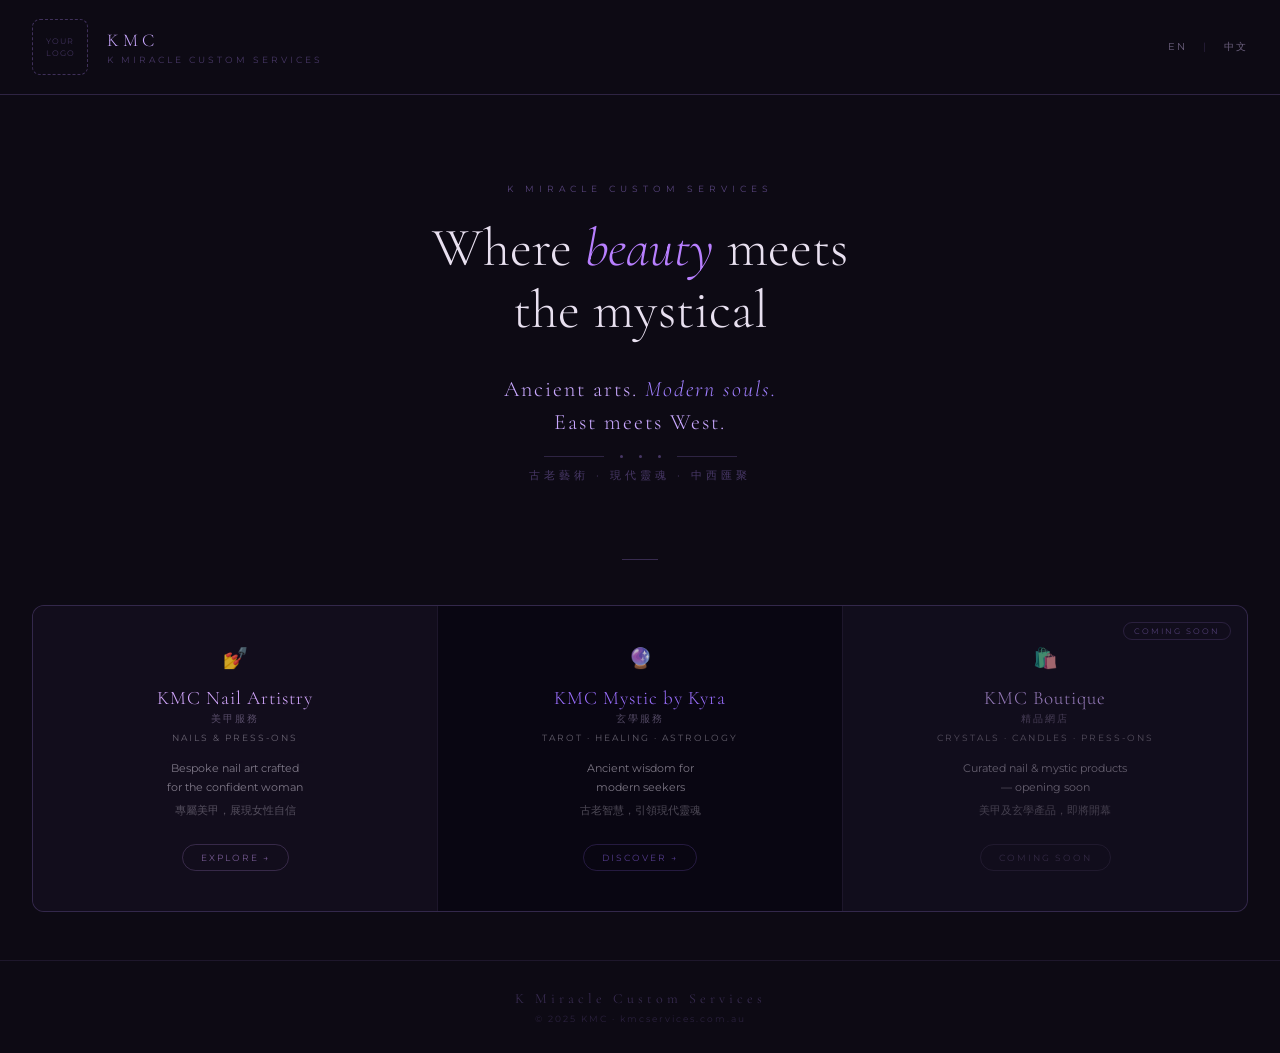
==== index.html @ db02bdb4 "Add files via upload" ====
<!DOCTYPE html>
<html lang="en">
<head>
  <meta charset="UTF-8" />
  <meta name="viewport" content="width=device-width, initial-scale=1.0" />
  <title>K Miracle Custom Services | KMC</title>
  <meta name="description" content="K Miracle Custom Services — KMC Nail Artistry, KMC Mystic by Kyra, KMC Boutique. Ancient arts. Modern souls. East meets West." />
  <link rel="stylesheet" href="css/style.css" />
  <style>
    body { background: #0d0a14; color: #e8e0f0; font-family: var(--font-sans); }

    /* NAV */
    .nav { border-bottom: 0.5px solid rgba(180,140,255,0.2); }
    .nav-left { display: flex; align-items: center; gap: 1.2rem; }
    .nav-logo-ph { width: 56px; height: 56px; border: 0.5px dashed rgba(180,140,255,0.3); }
    .nav-logo-ph span { color: rgba(180,140,255,0.3); }
    .nav-brand-main { font-family: var(--font-serif); font-size: 18px; font-weight: 300; letter-spacing: 4px; color: #c9a8ff; }
    .nav-brand-sub { font-size: 9px; letter-spacing: 3px; color: rgba(180,140,255,0.35); margin-top: 3px; text-transform: uppercase; }
    .nav-links { color: rgba(200,180,230,0.5); }
    .nav-lang { display: flex; gap: 1rem; font-size: 10px; letter-spacing: 2px; color: rgba(200,180,230,0.5); }
    .nav-lang span { cursor: pointer; }
    .nav-lang .sep { color: rgba(180,140,255,0.2); }

    /* HERO */
    .hero { text-align: center; padding: 5.5rem 2rem 2rem; }
    .hero-label { font-size: 9px; letter-spacing: 5px; color: rgba(180,140,255,0.45); text-transform: uppercase; margin-bottom: 1.4rem; }
    .hero-title { font-family: var(--font-serif); font-size: 54px; font-weight: 300; line-height: 1.15; color: #e8e0f0; margin-bottom: 0.4rem; }
    .hero-title em { color: #b87fff; font-style: italic; }

    .tagline-wrap { margin: 2rem auto 0; max-width: 500px; }
    .tagline-main { font-family: var(--font-serif); font-size: 22px; font-weight: 300; color: #c9a8ff; letter-spacing: 2px; line-height: 1.5; }
    .tagline-main em { font-style: italic; color: #a07fff; }
    .tagline-dots { display: flex; align-items: center; justify-content: center; gap: 1rem; margin: 1rem 0 0.6rem; }
    .tagline-dot { width: 3px; height: 3px; border-radius: 50%; background: rgba(180,140,255,0.35); }
    .tagline-line { flex: 1; max-width: 60px; height: 0.5px; background: rgba(180,140,255,0.2); }
    .tagline-zh { font-size: 11px; letter-spacing: 4px; color: rgba(180,140,255,0.35); }

    .divider { background: rgba(180,140,255,0.25); }

    /* CARDS */
    .cards { display: grid; grid-template-columns: repeat(3, minmax(0,1fr)); gap: 1px; background: rgba(180,140,255,0.1); margin: 0 2rem 3rem; border: 0.5px solid rgba(180,140,255,0.15); border-radius: var(--radius-md); overflow: hidden; }
    .card { padding: 2.5rem 1.5rem; text-align: center; position: relative; transition: background 0.3s; }
    .card-icon { font-size: 20px; margin-bottom: 1rem; opacity: 0.8; }
    .card-name { font-family: var(--font-serif); font-size: 19px; font-weight: 300; margin-bottom: 0.2rem; letter-spacing: 1px; }
    .card-name-zh { font-size: 10px; letter-spacing: 2px; color: rgba(200,180,230,0.38); margin-bottom: 0.4rem; }
    .card-sub { font-size: 9px; letter-spacing: 2px; text-transform: uppercase; margin-bottom: 1rem; opacity: 0.4; }
    .card-desc-en { font-size: 11px; line-height: 1.7; margin-bottom: 0.3rem; opacity: 0.5; }
    .card-desc-zh { font-size: 11px; line-height: 1.7; margin-bottom: 1.5rem; opacity: 0.3; }
    .card-btn { display: inline-block; font-size: 9px; letter-spacing: 2px; border: 0.5px solid; padding: 7px 18px; border-radius: var(--radius-pill); text-transform: uppercase; opacity: 0.65; }

    .card.nail { background: #120d1c; }
    .card.nail:hover { background: #160f24; }
    .card.nail .card-name { color: #d4a8ff; }
    .card.nail .card-btn { color: rgba(210,160,255,0.8); border-color: rgba(210,160,255,0.3); }

    .card.mystic { background: #090612; }
    .card.mystic:hover { background: #0d0a18; }
    .card.mystic .card-name { color: #9b6fff; }
    .card.mystic .card-btn { color: rgba(155,110,255,0.8); border-color: rgba(155,110,255,0.3); }

    .card.boutique { background: #0e0b18; opacity: 0.75; cursor: default; }
    .card.boutique .card-name { color: #bc9be8; }
    .card.boutique .card-btn { color: rgba(188,155,232,0.4); border-color: rgba(188,155,232,0.18); cursor: default; }

    .soon-badge { position: absolute; top: 1rem; right: 1rem; font-size: 8px; letter-spacing: 2px; color: rgba(180,140,255,0.5); border: 0.5px solid rgba(180,140,255,0.2); padding: 3px 10px; border-radius: 10px; text-transform: uppercase; }

    /* FOOTER */
    .site-footer { border-top: 0.5px solid rgba(180,140,255,0.1); }
    .footer-brand { font-family: var(--font-serif); font-size: 14px; letter-spacing: 4px; color: rgba(180,140,255,0.25); margin-bottom: 0.4rem; }
    .footer-text { font-size: 9px; letter-spacing: 2px; color: rgba(180,140,255,0.18); }
  </style>
</head>
<body>

  <nav class="nav">
    <div class="nav-left">
      <div class="nav-logo-ph"><span>YOUR<br>LOGO</span></div>
      <div>
        <div class="nav-brand-main">KMC</div>
        <div class="nav-brand-sub">K Miracle Custom Services</div>
      </div>
    </div>
    <div class="nav-lang">
      <span>EN</span>
      <span class="sep">|</span>
      <span>中文</span>
    </div>
  </nav>

  <main>
    <section class="hero">
      <div class="hero-label">K Miracle Custom Services</div>
      <h1 class="hero-title">Where <em>beauty</em> meets<br>the mystical</h1>
      <div class="tagline-wrap">
        <div class="tagline-main">Ancient arts. <em>Modern souls.</em><br>East meets West.</div>
        <div class="tagline-dots">
          <div class="tagline-line"></div>
          <div class="tagline-dot"></div>
          <div class="tagline-dot"></div>
          <div class="tagline-dot"></div>
          <div class="tagline-line"></div>
        </div>
        <div class="tagline-zh">古老藝術 · 現代靈魂 · 中西匯聚</div>
      </div>
    </section>

    <div class="divider"></div>

    <div class="cards">
      <a class="card nail" href="nails/">
        <div class="card-icon">💅</div>
        <div class="card-name">KMC Nail Artistry</div>
        <div class="card-name-zh">美甲服務</div>
        <div class="card-sub">Nails & Press-Ons</div>
        <div class="card-desc-en">Bespoke nail art crafted<br>for the confident woman</div>
        <div class="card-desc-zh">專屬美甲，展現女性自信</div>
        <div class="card-btn">Explore →</div>
      </a>
      <a class="card mystic" href="mystic/">
        <div class="card-icon">🔮</div>
        <div class="card-name">KMC Mystic by Kyra</div>
        <div class="card-name-zh">玄學服務</div>
        <div class="card-sub">Tarot · Healing · Astrology</div>
        <div class="card-desc-en">Ancient wisdom for<br>modern seekers</div>
        <div class="card-desc-zh">古老智慧，引領現代靈魂</div>
        <div class="card-btn">Discover →</div>
      </a>
      <div class="card boutique">
        <div class="soon-badge">Coming Soon</div>
        <div class="card-icon">🛍️</div>
        <div class="card-name">KMC Boutique</div>
        <div class="card-name-zh">精品網店</div>
        <div class="card-sub">Crystals · Candles · Press-Ons</div>
        <div class="card-desc-en">Curated nail & mystic products<br>— opening soon</div>
        <div class="card-desc-zh">美甲及玄學產品，即將開幕</div>
        <div class="card-btn">Coming Soon</div>
      </div>
    </div>
  </main>

  <footer class="site-footer">
    <div class="footer-brand">K Miracle Custom Services</div>
    <div class="footer-text">© 2025 KMC · kmcservices.com.au</div>
  </footer>

</body>
</html>
---- css/style.css ----
@import url('https://fonts.googleapis.com/css2?family=Cormorant+Garamond:ital,wght@0,300;0,400;1,300&family=Montserrat:wght@300;400;500&display=swap');

*, *::before, *::after { box-sizing: border-box; margin: 0; padding: 0; }

:root {
  /* Shared */
  --font-serif: 'Cormorant Garamond', serif;
  --font-sans: 'Montserrat', sans-serif;
  --radius-sm: 8px;
  --radius-md: 12px;
  --radius-pill: 24px;

  /* Dark (Mystic / Main) */
  --dark-bg: #07050f;
  --dark-card: #0e0a1a;
  --dark-mid: #110d1f;
  --dark-text: #e8deff;
  --dark-muted: rgba(200,170,255,0.58);
  --dark-dim: rgba(180,140,255,0.38);
  --dark-dimmer: rgba(180,140,255,0.15);
  --dark-soft: #c5a8ff;
  --dark-border: rgba(155,110,255,0.14);

  /* Light (Nail) */
  --light-bg: #faf8f5;
  --light-card: #ffffff;
  --light-soft: #ede8f7;
  --light-deep: #3d2b5e;
  --light-morandi: #8b7aa8;
  --light-lavender: #c4b0e0;
  --light-text: #2e2040;
  --light-muted: #7a6a8a;
  --light-faint: #b0a0c0;
  --light-border: rgba(180,150,220,0.18);
}

body { font-family: var(--font-sans); }

a { text-decoration: none; color: inherit; }

/* NAV shared */
.nav {
  display: flex;
  justify-content: space-between;
  align-items: center;
  padding: 1.2rem 2rem;
}
.nav-logo-ph {
  width: 52px; height: 52px;
  border-radius: var(--radius-sm);
  display: flex; align-items: center; justify-content: center;
}
.nav-logo-ph span { font-size: 8px; letter-spacing: 1px; text-align: center; line-height: 1.5; }
.nav-links { display: flex; gap: 1.8rem; font-size: 10px; letter-spacing: 2px; }
.nav-back { font-size: 10px; letter-spacing: 2px; }

/* DIVIDER */
.divider { width: 36px; height: 0.5px; margin: 2.8rem auto; }

/* SECTION LABELS */
.sec-label { text-align: center; font-size: 9px; letter-spacing: 4px; text-transform: uppercase; margin-bottom: 0.5rem; }
.sec-title { text-align: center; font-family: var(--font-serif); font-size: 26px; font-weight: 300; margin-bottom: 0.3rem; }
.sec-zh { text-align: center; font-size: 11px; letter-spacing: 3px; margin-bottom: 2rem; }

/* CATEGORY HEADER */
.cat-wrap { margin: 0 2rem 2rem; }
.cat-header { display: flex; align-items: center; gap: 0.8rem; margin-bottom: 1rem; }
.cat-icon { font-size: 15px; opacity: 0.7; }
.cat-label-text { font-size: 9px; letter-spacing: 4px; text-transform: uppercase; white-space: nowrap; }
.cat-line { flex: 1; height: 0.5px; }

/* BADGE */
.badge { display: inline-block; font-size: 8px; letter-spacing: 2px; padding: 3px 10px; border-radius: 12px; text-transform: uppercase; margin-bottom: 0.6rem; }

/* FOOTER */
.site-footer { text-align: center; padding: 1.8rem; font-size: 9px; letter-spacing: 2px; }
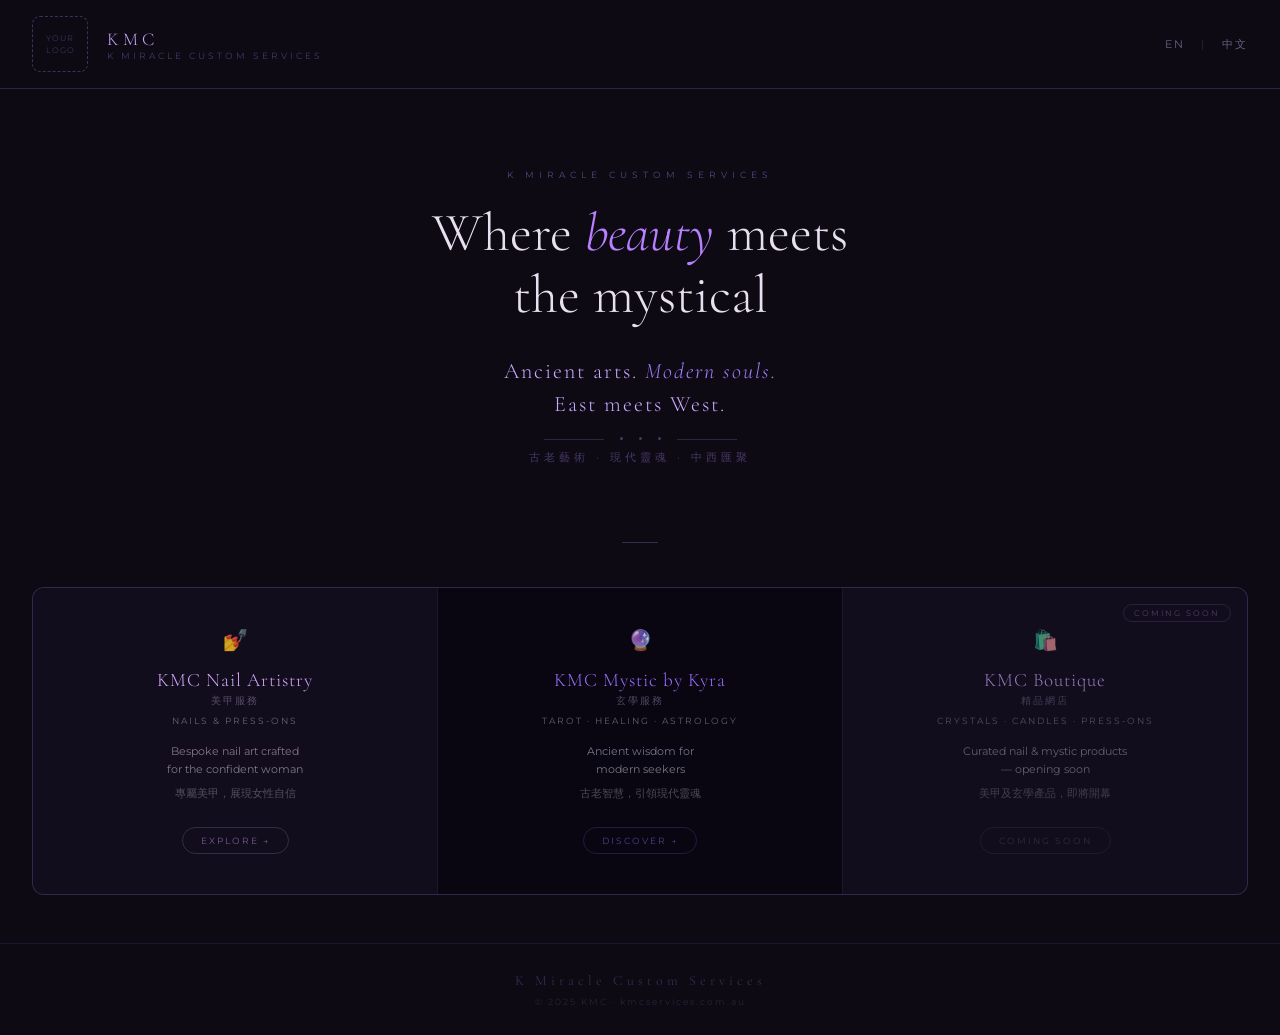
==== commit 99a86222: "Add files via upload" ====
--- a/index.html
+++ b/index.html
@@ -1,147 +1,168 @@
 <!DOCTYPE html>
 <html lang="en">
 <head>
-  <meta charset="UTF-8" />
-  <meta name="viewport" content="width=device-width, initial-scale=1.0" />
+  <meta charset="UTF-8"/>
+  <meta name="viewport" content="width=device-width, initial-scale=1.0"/>
   <title>K Miracle Custom Services | KMC</title>
-  <meta name="description" content="K Miracle Custom Services — KMC Nail Artistry, KMC Mystic by Kyra, KMC Boutique. Ancient arts. Modern souls. East meets West." />
-  <link rel="stylesheet" href="css/style.css" />
+  <link rel="stylesheet" href="https://cdnjs.cloudflare.com/ajax/libs/font-awesome/6.5.0/css/all.min.css"/>
+  <link rel="stylesheet" href="css/style.css"/>
   <style>
-    body { background: #0d0a14; color: #e8e0f0; font-family: var(--font-sans); }
+    body { background: #0d0a14; color: #e8e0f0; }
 
     /* NAV */
-    .nav { border-bottom: 0.5px solid rgba(180,140,255,0.2); }
-    .nav-left { display: flex; align-items: center; gap: 1.2rem; }
-    .nav-logo-ph { width: 56px; height: 56px; border: 0.5px dashed rgba(180,140,255,0.3); }
-    .nav-logo-ph span { color: rgba(180,140,255,0.3); }
-    .nav-brand-main { font-family: var(--font-serif); font-size: 18px; font-weight: 300; letter-spacing: 4px; color: #c9a8ff; }
-    .nav-brand-sub { font-size: 9px; letter-spacing: 3px; color: rgba(180,140,255,0.35); margin-top: 3px; text-transform: uppercase; }
-    .nav-links { color: rgba(200,180,230,0.5); }
-    .nav-lang { display: flex; gap: 1rem; font-size: 10px; letter-spacing: 2px; color: rgba(200,180,230,0.5); }
-    .nav-lang span { cursor: pointer; }
-    .nav-lang .sep { color: rgba(180,140,255,0.2); }
+    .kmc-nav { border-bottom: .5px solid rgba(180,140,255,.2); background: #0d0a14; }
+    .nav-left { gap: 1.2rem; }
+    .nav-brand-wrap { display: flex; flex-direction: column; }
+    .nav-brand-main { font-family: var(--serif); font-size: 18px; font-weight: 300; letter-spacing: 4px; color: #c9a8ff; }
+    .nav-brand-sub  { font-size: 9px; letter-spacing: 3px; color: rgba(180,140,255,.35); text-transform: uppercase; }
+    .nav-logo-ph    { width: 56px; height: 56px; border: .5px dashed rgba(180,140,255,.3); }
+    .nav-logo-ph span { color: rgba(180,140,255,.3); }
+    .nav-lang { display: flex; gap: 1rem; font-size: 11px; letter-spacing: 2px; color: rgba(200,180,230,.5); }
+    .nav-lang .sep  { color: rgba(180,140,255,.2); }
+    .nav-hamburger span { background: rgba(197,168,255,.7); }
+    .nav-drawer { background: #0e0a1a; border-bottom: .5px solid rgba(180,140,255,.15); }
+    .nav-drawer a { color: rgba(220,200,255,.8); border-color: rgba(180,140,255,.1); }
 
     /* HERO */
-    .hero { text-align: center; padding: 5.5rem 2rem 2rem; }
-    .hero-label { font-size: 9px; letter-spacing: 5px; color: rgba(180,140,255,0.45); text-transform: uppercase; margin-bottom: 1.4rem; }
-    .hero-title { font-family: var(--font-serif); font-size: 54px; font-weight: 300; line-height: 1.15; color: #e8e0f0; margin-bottom: 0.4rem; }
+    .hero { text-align: center; padding: 5rem var(--page-pad) 2rem; }
+    .hero-label { font-size: 9px; letter-spacing: 5px; color: rgba(180,140,255,.45); text-transform: uppercase; margin-bottom: 1.4rem; }
+    .hero-title { font-family: var(--serif); font-size: 54px; font-weight: 300; line-height: 1.15; color: #e8e0f0; margin-bottom: .4rem; }
     .hero-title em { color: #b87fff; font-style: italic; }
+    .tagline-wrap { margin: 1.8rem auto 0; max-width: 500px; }
+    .tagline-main { font-family: var(--serif); font-size: 22px; font-weight: 300; color: #c9a8ff; letter-spacing: 2px; line-height: 1.5; }
+    .tagline-main em { font-style: italic; color: #a07fff; }
+    .tagline-dots { display: flex; align-items: center; justify-content: center; gap: 1rem; margin: 1rem 0 .6rem; }
+    .tagline-dot { width: 3px; height: 3px; border-radius: 50%; background: rgba(180,140,255,.35); }
+    .tagline-line { flex: 1; max-width: 60px; height: .5px; background: rgba(180,140,255,.2); }
+    .tagline-zh { font-size: 11px; letter-spacing: 4px; color: rgba(180,140,255,.35); }
 
-    .tagline-wrap { margin: 2rem auto 0; max-width: 500px; }
-    .tagline-main { font-family: var(--font-serif); font-size: 22px; font-weight: 300; color: #c9a8ff; letter-spacing: 2px; line-height: 1.5; }
-    .tagline-main em { font-style: italic; color: #a07fff; }
-    .tagline-dots { display: flex; align-items: center; justify-content: center; gap: 1rem; margin: 1rem 0 0.6rem; }
-    .tagline-dot { width: 3px; height: 3px; border-radius: 50%; background: rgba(180,140,255,0.35); }
-    .tagline-line { flex: 1; max-width: 60px; height: 0.5px; background: rgba(180,140,255,0.2); }
-    .tagline-zh { font-size: 11px; letter-spacing: 4px; color: rgba(180,140,255,0.35); }
-
-    .divider { background: rgba(180,140,255,0.25); }
+    .divider { background: rgba(180,140,255,.25); }
 
     /* CARDS */
-    .cards { display: grid; grid-template-columns: repeat(3, minmax(0,1fr)); gap: 1px; background: rgba(180,140,255,0.1); margin: 0 2rem 3rem; border: 0.5px solid rgba(180,140,255,0.15); border-radius: var(--radius-md); overflow: hidden; }
-    .card { padding: 2.5rem 1.5rem; text-align: center; position: relative; transition: background 0.3s; }
-    .card-icon { font-size: 20px; margin-bottom: 1rem; opacity: 0.8; }
-    .card-name { font-family: var(--font-serif); font-size: 19px; font-weight: 300; margin-bottom: 0.2rem; letter-spacing: 1px; }
-    .card-name-zh { font-size: 10px; letter-spacing: 2px; color: rgba(200,180,230,0.38); margin-bottom: 0.4rem; }
-    .card-sub { font-size: 9px; letter-spacing: 2px; text-transform: uppercase; margin-bottom: 1rem; opacity: 0.4; }
-    .card-desc-en { font-size: 11px; line-height: 1.7; margin-bottom: 0.3rem; opacity: 0.5; }
-    .card-desc-zh { font-size: 11px; line-height: 1.7; margin-bottom: 1.5rem; opacity: 0.3; }
-    .card-btn { display: inline-block; font-size: 9px; letter-spacing: 2px; border: 0.5px solid; padding: 7px 18px; border-radius: var(--radius-pill); text-transform: uppercase; opacity: 0.65; }
+    .cards { display: grid; grid-template-columns: repeat(3, minmax(0,1fr)); gap: 1px; background: rgba(180,140,255,.1); margin: 0 var(--page-pad) 3rem; border: .5px solid rgba(180,140,255,.15); border-radius: var(--radius-md); overflow: hidden; }
+    .card { padding: 2.5rem 1.5rem; text-align: center; position: relative; transition: background .3s; }
+    .card-icon    { font-size: 20px; margin-bottom: 1rem; opacity: .8; }
+    .card-name    { font-family: var(--serif); font-size: 19px; font-weight: 300; margin-bottom: .2rem; letter-spacing: 1px; }
+    .card-name-zh { font-size: 10px; letter-spacing: 2px; color: rgba(200,180,230,.38); margin-bottom: .4rem; }
+    .card-sub     { font-size: 9px; letter-spacing: 2px; text-transform: uppercase; margin-bottom: 1rem; opacity: .4; }
+    .card-desc-en { font-size: 11px; line-height: 1.7; margin-bottom: .3rem; opacity: .5; }
+    .card-desc-zh { font-size: 11px; line-height: 1.7; margin-bottom: 1.5rem; opacity: .3; }
+    .card-btn     { display: inline-block; font-size: 9px; letter-spacing: 2px; border: .5px solid; padding: 7px 18px; border-radius: 20px; text-transform: uppercase; opacity: .65; }
 
-    .card.nail { background: #120d1c; }
+    .card.nail    { background: #120d1c; }
     .card.nail:hover { background: #160f24; }
     .card.nail .card-name { color: #d4a8ff; }
-    .card.nail .card-btn { color: rgba(210,160,255,0.8); border-color: rgba(210,160,255,0.3); }
+    .card.nail .card-btn  { color: rgba(210,160,255,.8); border-color: rgba(210,160,255,.3); }
 
-    .card.mystic { background: #090612; }
+    .card.mystic  { background: #090612; }
     .card.mystic:hover { background: #0d0a18; }
     .card.mystic .card-name { color: #9b6fff; }
-    .card.mystic .card-btn { color: rgba(155,110,255,0.8); border-color: rgba(155,110,255,0.3); }
+    .card.mystic .card-btn  { color: rgba(155,110,255,.8); border-color: rgba(155,110,255,.3); }
 
-    .card.boutique { background: #0e0b18; opacity: 0.75; cursor: default; }
+    .card.boutique { background: #0e0b18; opacity: .75; cursor: default; }
     .card.boutique .card-name { color: #bc9be8; }
-    .card.boutique .card-btn { color: rgba(188,155,232,0.4); border-color: rgba(188,155,232,0.18); cursor: default; }
+    .card.boutique .card-btn  { color: rgba(188,155,232,.4); border-color: rgba(188,155,232,.18); }
 
-    .soon-badge { position: absolute; top: 1rem; right: 1rem; font-size: 8px; letter-spacing: 2px; color: rgba(180,140,255,0.5); border: 0.5px solid rgba(180,140,255,0.2); padding: 3px 10px; border-radius: 10px; text-transform: uppercase; }
+    .soon-badge { position: absolute; top: 1rem; right: 1rem; font-size: 8px; letter-spacing: 2px; color: rgba(180,140,255,.5); border: .5px solid rgba(180,140,255,.2); padding: 3px 10px; border-radius: 10px; text-transform: uppercase; }
 
-    /* FOOTER */
-    .site-footer { border-top: 0.5px solid rgba(180,140,255,0.1); }
-    .footer-brand { font-family: var(--font-serif); font-size: 14px; letter-spacing: 4px; color: rgba(180,140,255,0.25); margin-bottom: 0.4rem; }
-    .footer-text { font-size: 9px; letter-spacing: 2px; color: rgba(180,140,255,0.18); }
+    .site-footer { border-top: .5px solid rgba(180,140,255,.1); }
+    .footer-brand { font-family: var(--serif); font-size: 14px; letter-spacing: 4px; color: rgba(180,140,255,.25); margin-bottom: .4rem; }
+    .footer-text  { font-size: 9px; letter-spacing: 2px; color: rgba(180,140,255,.18); }
+
+    /* MOBILE */
+    @media (max-width: 768px) {
+      .hero-title   { font-size: 36px; }
+      .tagline-main { font-size: 17px; }
+      .cards        { grid-template-columns: 1fr; margin: 0 var(--page-pad) 2rem; }
+      .card         { padding: 2rem 1.5rem; }
+      .nav-lang     { display: none; }
+    }
+    @media (max-width: 480px) {
+      .hero-title { font-size: 28px; }
+    }
   </style>
 </head>
 <body>
 
-  <nav class="nav">
-    <div class="nav-left">
-      <div class="nav-logo-ph"><span>YOUR<br>LOGO</span></div>
-      <div>
-        <div class="nav-brand-main">KMC</div>
-        <div class="nav-brand-sub">K Miracle Custom Services</div>
+<nav class="kmc-nav">
+  <div class="nav-left">
+    <div class="nav-logo-ph"><span>YOUR<br>LOGO</span></div>
+    <div class="nav-brand-wrap">
+      <div class="nav-brand-main">KMC</div>
+      <div class="nav-brand-sub">K Miracle Custom Services</div>
+    </div>
+  </div>
+  <div class="nav-lang">
+    <span>EN</span><span class="sep">|</span><span>中文</span>
+  </div>
+  <button class="nav-hamburger" onclick="document.getElementById('mainDrawer').classList.toggle('open')" aria-label="Menu">
+    <span></span><span></span><span></span>
+  </button>
+</nav>
+<div class="nav-drawer" id="mainDrawer">
+  <a href="nails/">💅 KMC Nail Artistry</a>
+  <a href="mystic/">🔮 KMC Mystic by Kyra</a>
+  <a href="boutique/">🛍️ KMC Boutique</a>
+</div>
+
+<main>
+  <section class="hero">
+    <div class="hero-label">K Miracle Custom Services</div>
+    <h1 class="hero-title">Where <em>beauty</em> meets<br>the mystical</h1>
+    <div class="tagline-wrap">
+      <div class="tagline-main">Ancient arts. <em>Modern souls.</em><br>East meets West.</div>
+      <div class="tagline-dots">
+        <div class="tagline-line"></div>
+        <div class="tagline-dot"></div><div class="tagline-dot"></div><div class="tagline-dot"></div>
+        <div class="tagline-line"></div>
       </div>
+      <div class="tagline-zh">古老藝術 · 現代靈魂 · 中西匯聚</div>
     </div>
-    <div class="nav-lang">
-      <span>EN</span>
-      <span class="sep">|</span>
-      <span>中文</span>
+  </section>
+
+  <div class="divider"></div>
+
+  <div class="cards">
+    <a class="card nail" href="nails/">
+      <div class="card-icon">💅</div>
+      <div class="card-name">KMC Nail Artistry</div>
+      <div class="card-name-zh">美甲服務</div>
+      <div class="card-sub">Nails & Press-Ons</div>
+      <div class="card-desc-en">Bespoke nail art crafted<br>for the confident woman</div>
+      <div class="card-desc-zh">專屬美甲，展現女性自信</div>
+      <div class="card-btn">Explore →</div>
+    </a>
+    <a class="card mystic" href="mystic/">
+      <div class="card-icon">🔮</div>
+      <div class="card-name">KMC Mystic by Kyra</div>
+      <div class="card-name-zh">玄學服務</div>
+      <div class="card-sub">Tarot · Healing · Astrology</div>
+      <div class="card-desc-en">Ancient wisdom for<br>modern seekers</div>
+      <div class="card-desc-zh">古老智慧，引領現代靈魂</div>
+      <div class="card-btn">Discover →</div>
+    </a>
+    <div class="card boutique">
+      <div class="soon-badge">Coming Soon</div>
+      <div class="card-icon">🛍️</div>
+      <div class="card-name">KMC Boutique</div>
+      <div class="card-name-zh">精品網店</div>
+      <div class="card-sub">Crystals · Candles · Press-Ons</div>
+      <div class="card-desc-en">Curated nail & mystic products<br>— opening soon</div>
+      <div class="card-desc-zh">美甲及玄學產品，即將開幕</div>
+      <div class="card-btn">Coming Soon</div>
     </div>
-  </nav>
+  </div>
+</main>
 
-  <main>
-    <section class="hero">
-      <div class="hero-label">K Miracle Custom Services</div>
-      <h1 class="hero-title">Where <em>beauty</em> meets<br>the mystical</h1>
-      <div class="tagline-wrap">
-        <div class="tagline-main">Ancient arts. <em>Modern souls.</em><br>East meets West.</div>
-        <div class="tagline-dots">
-          <div class="tagline-line"></div>
-          <div class="tagline-dot"></div>
-          <div class="tagline-dot"></div>
-          <div class="tagline-dot"></div>
-          <div class="tagline-line"></div>
-        </div>
-        <div class="tagline-zh">古老藝術 · 現代靈魂 · 中西匯聚</div>
-      </div>
-    </section>
+<footer class="site-footer">
+  <div class="footer-brand">K Miracle Custom Services</div>
+  <div class="footer-text">© 2025 KMC · kmcservices.com.au</div>
+</footer>
 
-    <div class="divider"></div>
-
-    <div class="cards">
-      <a class="card nail" href="nails/">
-        <div class="card-icon">💅</div>
-        <div class="card-name">KMC Nail Artistry</div>
-        <div class="card-name-zh">美甲服務</div>
-        <div class="card-sub">Nails & Press-Ons</div>
-        <div class="card-desc-en">Bespoke nail art crafted<br>for the confident woman</div>
-        <div class="card-desc-zh">專屬美甲，展現女性自信</div>
-        <div class="card-btn">Explore →</div>
-      </a>
-      <a class="card mystic" href="mystic/">
-        <div class="card-icon">🔮</div>
-        <div class="card-name">KMC Mystic by Kyra</div>
-        <div class="card-name-zh">玄學服務</div>
-        <div class="card-sub">Tarot · Healing · Astrology</div>
-        <div class="card-desc-en">Ancient wisdom for<br>modern seekers</div>
-        <div class="card-desc-zh">古老智慧，引領現代靈魂</div>
-        <div class="card-btn">Discover →</div>
-      </a>
-      <div class="card boutique">
-        <div class="soon-badge">Coming Soon</div>
-        <div class="card-icon">🛍️</div>
-        <div class="card-name">KMC Boutique</div>
-        <div class="card-name-zh">精品網店</div>
-        <div class="card-sub">Crystals · Candles · Press-Ons</div>
-        <div class="card-desc-en">Curated nail & mystic products<br>— opening soon</div>
-        <div class="card-desc-zh">美甲及玄學產品，即將開幕</div>
-        <div class="card-btn">Coming Soon</div>
-      </div>
-    </div>
-  </main>
-
-  <footer class="site-footer">
-    <div class="footer-brand">K Miracle Custom Services</div>
-    <div class="footer-text">© 2025 KMC · kmcservices.com.au</div>
-  </footer>
-
+<script>
+document.addEventListener('keydown', function(e) {
+  if (e.key === 'Escape') document.getElementById('mainDrawer').classList.remove('open');
+});
+</script>
 </body>
 </html>
--- a/css/style.css
+++ b/css/style.css
@@ -1,76 +1,398 @@
 @import url('https://fonts.googleapis.com/css2?family=Cormorant+Garamond:ital,wght@0,300;0,400;1,300&family=Montserrat:wght@300;400;500&display=swap');
 
+/* ── RESET ───────────────────────────────────────── */
 *, *::before, *::after { box-sizing: border-box; margin: 0; padding: 0; }
-
+img { max-width: 100%; display: block; }
+a { text-decoration: none; color: inherit; }
+
+/* ── CSS VARIABLES ───────────────────────────────── */
 :root {
-  /* Shared */
-  --font-serif: 'Cormorant Garamond', serif;
-  --font-sans: 'Montserrat', sans-serif;
+  --serif: 'Cormorant Garamond', serif;
+  --sans:  'Montserrat', sans-serif;
+
+  /* Dark theme (Mystic / Main) */
+  --dark-bg:     #07050f;
+  --dark-card:   #0e0a1a;
+  --dark-mid:    #110d1f;
+  --dark-text:   #e8deff;
+  --dark-muted:  rgba(200,170,255,0.58);
+  --dark-dim:    rgba(180,140,255,0.38);
+  --dark-dimmer: rgba(180,140,255,0.15);
+  --dark-soft:   #c5a8ff;
+  --dark-faint:  rgba(180,140,255,0.32);
+  --dark-border: rgba(155,110,255,0.14);
+
+  /* Light theme (Nail) */
+  --light-bg:       #faf8f5;
+  --light-card:     #ffffff;
+  --light-soft-bg:  #ede8f7;
+  --light-deep:     #3d2b5e;
+  --light-morandi:  #8b7aa8;
+  --light-lavender: #c4b0e0;
+  --light-text:     #2e2040;
+  --light-muted:    #7a6a8a;
+  --light-faint:    #b0a0c0;
+  --light-border:   rgba(180,150,220,0.18);
+
+  /* Spacing */
+  --page-pad: 2rem;
   --radius-sm: 8px;
   --radius-md: 12px;
   --radius-pill: 24px;
-
-  /* Dark (Mystic / Main) */
-  --dark-bg: #07050f;
-  --dark-card: #0e0a1a;
-  --dark-mid: #110d1f;
-  --dark-text: #e8deff;
-  --dark-muted: rgba(200,170,255,0.58);
-  --dark-dim: rgba(180,140,255,0.38);
-  --dark-dimmer: rgba(180,140,255,0.15);
-  --dark-soft: #c5a8ff;
-  --dark-border: rgba(155,110,255,0.14);
-
-  /* Light (Nail) */
-  --light-bg: #faf8f5;
-  --light-card: #ffffff;
-  --light-soft: #ede8f7;
-  --light-deep: #3d2b5e;
-  --light-morandi: #8b7aa8;
-  --light-lavender: #c4b0e0;
-  --light-text: #2e2040;
-  --light-muted: #7a6a8a;
-  --light-faint: #b0a0c0;
-  --light-border: rgba(180,150,220,0.18);
-}
-
-body { font-family: var(--font-sans); }
-
-a { text-decoration: none; color: inherit; }
-
-/* NAV shared */
-.nav {
+}
+
+/* ── BASE ────────────────────────────────────────── */
+body { font-family: var(--sans); -webkit-text-size-adjust: 100%; }
+
+/* ── SHARED NAV ──────────────────────────────────── */
+.kmc-nav {
   display: flex;
   justify-content: space-between;
   align-items: center;
-  padding: 1.2rem 2rem;
-}
+  padding: 1rem var(--page-pad);
+  position: relative;
+}
+.nav-left  { display: flex; align-items: center; gap: 1rem; }
 .nav-logo-ph {
   width: 52px; height: 52px;
   border-radius: var(--radius-sm);
   display: flex; align-items: center; justify-content: center;
+  flex-shrink: 0;
 }
 .nav-logo-ph span { font-size: 8px; letter-spacing: 1px; text-align: center; line-height: 1.5; }
-.nav-links { display: flex; gap: 1.8rem; font-size: 10px; letter-spacing: 2px; }
-.nav-back { font-size: 10px; letter-spacing: 2px; }
-
-/* DIVIDER */
-.divider { width: 36px; height: 0.5px; margin: 2.8rem auto; }
-
-/* SECTION LABELS */
-.sec-label { text-align: center; font-size: 9px; letter-spacing: 4px; text-transform: uppercase; margin-bottom: 0.5rem; }
-.sec-title { text-align: center; font-family: var(--font-serif); font-size: 26px; font-weight: 300; margin-bottom: 0.3rem; }
-.sec-zh { text-align: center; font-size: 11px; letter-spacing: 3px; margin-bottom: 2rem; }
-
-/* CATEGORY HEADER */
-.cat-wrap { margin: 0 2rem 2rem; }
-.cat-header { display: flex; align-items: center; gap: 0.8rem; margin-bottom: 1rem; }
-.cat-icon { font-size: 15px; opacity: 0.7; }
-.cat-label-text { font-size: 9px; letter-spacing: 4px; text-transform: uppercase; white-space: nowrap; }
-.cat-line { flex: 1; height: 0.5px; }
-
-/* BADGE */
-.badge { display: inline-block; font-size: 8px; letter-spacing: 2px; padding: 3px 10px; border-radius: 12px; text-transform: uppercase; margin-bottom: 0.6rem; }
-
-/* FOOTER */
-.site-footer { text-align: center; padding: 1.8rem; font-size: 9px; letter-spacing: 2px; }
+.nav-logo-ph img  { width: 100%; height: 100%; object-fit: contain; border-radius: var(--radius-sm); }
+
+/* Desktop nav links */
+.nav-links {
+  display: flex;
+  align-items: center;
+  gap: 1.4rem;
+}
+.nav-links a { font-size: 13px; letter-spacing: 1.5px; transition: color .2s; }
+.nav-sep { width: 0.5px; height: 16px; }
+.nav-book {
+  font-size: 12px !important;
+  letter-spacing: 2px !important;
+  padding: 8px 20px;
+  border-radius: var(--radius-pill);
+  text-transform: uppercase;
+  border-width: 1px !important;
+  border-style: solid !important;
+}
+
+/* Hamburger (hidden on desktop) */
+.nav-hamburger {
+  display: none;
+  flex-direction: column;
+  gap: 5px;
+  cursor: pointer;
+  padding: 4px;
+  background: none;
+  border: none;
+}
+.nav-hamburger span {
+  display: block;
+  width: 22px;
+  height: 1.5px;
+  border-radius: 2px;
+  transition: all .3s;
+}
+
+/* Mobile nav drawer */
+.nav-drawer {
+  display: none;
+  flex-direction: column;
+  gap: 0;
+  position: absolute;
+  top: 100%;
+  left: 0; right: 0;
+  z-index: 200;
+  padding: 1rem var(--page-pad) 1.5rem;
+}
+.nav-drawer.open { display: flex; }
+.nav-drawer a {
+  font-size: 14px;
+  letter-spacing: 1.5px;
+  padding: .7rem 0;
+  border-bottom: 0.5px solid;
+}
+.nav-drawer a:last-child { border-bottom: none; }
+.nav-drawer .nav-book-mobile {
+  margin-top: .8rem;
+  display: inline-flex;
+  align-items: center;
+  gap: 8px;
+  font-size: 13px;
+  letter-spacing: 2px;
+  padding: 10px 24px;
+  border-radius: var(--radius-pill);
+  text-transform: uppercase;
+  border: 1px solid;
+  width: fit-content;
+}
+
+/* ── HERO (shared) ───────────────────────────────── */
+.hero-split {
+  display: grid;
+  grid-template-columns: 1fr 1fr;
+  min-height: 460px;
+}
+.hero-left { padding: 4.5rem var(--page-pad) 4.5rem 3rem; display: flex; flex-direction: column; justify-content: center; }
+.hero-tag  { font-size: 13px; letter-spacing: 4px; text-transform: uppercase; margin-bottom: 1rem; font-weight: 500; }
+.hero-title{ font-family: var(--serif); font-size: 52px; font-weight: 300; line-height: 1.2; margin-bottom: .2rem; }
+.hero-title em { font-style: italic; }
+.hero-zh   { font-size: 15px; letter-spacing: 4px; margin-bottom: 1.6rem; }
+.hero-desc { font-size: 14px; line-height: 2; margin-bottom: 2rem; max-width: 380px; }
+.hero-right{ display: flex; align-items: center; justify-content: center; }
+.hero-img-ph {
+  width: 260px; height: 340px;
+  border-radius: var(--radius-sm);
+  display: flex; align-items: center; justify-content: center;
+}
+.hero-img-ph span { font-size: 11px; letter-spacing: 1.5px; text-align: center; line-height: 1.6; }
+
+/* ── BUTTONS ─────────────────────────────────────── */
+.btn-primary {
+  display: inline-block;
+  font-size: 12px; letter-spacing: 2px;
+  padding: 11px 26px;
+  border-radius: var(--radius-pill);
+  text-transform: uppercase;
+  margin-right: 1rem;
+}
+.btn-ghost { font-size: 12px; letter-spacing: 2px; text-transform: uppercase; }
+
+/* ── SECTION LABELS ──────────────────────────────── */
+.sec-label {
+  text-align: center;
+  font-size: 12px; letter-spacing: 5px;
+  text-transform: uppercase;
+  margin-bottom: .5rem;
+  font-weight: 500;
+}
+.sec-title {
+  text-align: center;
+  font-family: var(--serif);
+  font-size: 32px; font-weight: 300;
+  margin-bottom: .3rem;
+}
+.sec-zh {
+  text-align: center;
+  font-size: 14px; letter-spacing: 3px;
+  margin-bottom: 2rem;
+}
+
+/* ── CAT HEADER ──────────────────────────────────── */
+.cat-wrap { margin: 0 var(--page-pad) 2rem; }
+.cat-header { display: flex; align-items: center; gap: .8rem; margin-bottom: 1rem; }
+.cat-icon { font-size: 16px; opacity: .8; }
+.cat-label-text { font-size: 13px; letter-spacing: 3px; text-transform: uppercase; font-weight: 500; white-space: nowrap; }
+.cat-line { flex: 1; height: .5px; }
+
+/* ── SERVICE GRID ────────────────────────────────── */
+.svc-grid { display: grid; gap: 1px; border-radius: 10px; overflow: hidden; }
+.svc-grid.g3 { grid-template-columns: repeat(3, minmax(0,1fr)); }
+.svc-grid.g2 { grid-template-columns: repeat(2, minmax(0,1fr)); }
+.svc { padding: 2rem 1.8rem; text-align: center; transition: background .2s; }
+.svc.coming { opacity: .5; }
+.svc-name    { font-family: var(--serif); font-size: 22px; margin-bottom: .3rem; line-height: 1.3; }
+.svc-name-zh { font-size: 15px; letter-spacing: 2px; margin-bottom: .9rem; font-weight: 500; }
+.svc-desc    { font-size: 13px; line-height: 1.9; margin-bottom: 1rem; }
+.svc-price-row { display: flex; align-items: center; justify-content: center; gap: .6rem; margin-bottom: 1rem; flex-wrap: wrap; }
+.svc-price { font-size: 13px; letter-spacing: 1px; }
+.svc-link  { display: inline-block; font-size: 11px; letter-spacing: 2px; padding: 5px 14px; border-radius: 20px; text-transform: uppercase; border-width: .5px; border-style: solid; }
+.badge { display: inline-block; font-size: 9px; letter-spacing: 2px; padding: 3px 10px; border-radius: 12px; text-transform: uppercase; margin-bottom: .6rem; border-width: .5px; border-style: solid; }
+
+/* ── DIVIDER ─────────────────────────────────────── */
+.divider { width: 36px; height: .5px; margin: 2.8rem auto; }
+
+/* ── NOTICE ──────────────────────────────────────── */
+.notice {
+  padding: 1.2rem 1.8rem;
+  border-left: 2px solid;
+  font-size: 13px;
+  line-height: 1.9;
+  border-radius: 0 8px 8px 0;
+}
+.notice strong { font-weight: 500; }
+
+/* ── ABOUT GRID ──────────────────────────────────── */
+.about-grid {
+  display: grid;
+  grid-template-columns: 1fr 1fr;
+  gap: 1px;
+  margin: 0 var(--page-pad);
+  border-radius: var(--radius-md);
+  overflow: hidden;
+}
+.about-card { padding: 2.5rem; }
+.about-img {
+  width: 90px; height: 90px;
+  border-radius: 50%;
+  object-fit: cover;
+  object-position: center top;
+  margin-bottom: 1.2rem;
+}
+.about-img-ph {
+  width: 90px; height: 90px;
+  border-radius: 50%;
+  display: flex; align-items: center; justify-content: center;
+  margin-bottom: 1.2rem;
+}
+.about-img-ph span { font-size: 8px; letter-spacing: 1px; text-align: center; line-height: 1.4; }
+.about-role  { font-size: 10px; letter-spacing: 3px; text-transform: uppercase; margin-bottom: .3rem; }
+.about-name  { font-family: var(--serif); font-size: 28px; font-weight: 300; margin-bottom: .15rem; }
+.about-name em { font-style: italic; }
+.about-name-zh { font-size: 11px; letter-spacing: 3px; margin-bottom: 1rem; }
+.about-text  { font-size: 13px; line-height: 2; }
+.about-text p { margin-bottom: 1rem; }
+.about-text p:last-child { margin-bottom: 0; }
+.about-btns  { display: flex; flex-wrap: wrap; gap: .6rem; margin-top: 1.2rem; }
+.dm-btn {
+  display: inline-flex; align-items: center; gap: 8px;
+  font-size: 11px; letter-spacing: 1.5px;
+  padding: 8px 18px; border-radius: 20px;
+  text-transform: uppercase;
+  border-width: .5px; border-style: solid;
+}
+.dm-btn i { font-size: 14px; }
+.wechat-btn {
+  display: inline-flex; align-items: center; gap: 8px;
+  font-size: 11px; letter-spacing: 1.5px;
+  padding: 8px 18px; border-radius: 20px;
+  text-transform: uppercase; cursor: pointer; background: none;
+  border-width: .5px; border-style: solid;
+}
+.wechat-btn i { font-size: 14px; }
+
+/* ── CONTACT ITEMS ───────────────────────────────── */
+.ci {
+  display: flex; align-items: center; gap: 10px;
+  font-size: 13px;
+  margin-bottom: .6rem; line-height: 1.6;
+}
+.ci:hover { opacity: .85; }
+.bi {
+  width: 20px; height: 20px;
+  display: flex; align-items: center; justify-content: center;
+  flex-shrink: 0;
+}
+.bi i   { font-size: 16px; }
+.bi img { width: 18px; height: 18px; border-radius: 4px; object-fit: cover; display: block; }
+
+/* ── FOOTER ──────────────────────────────────────── */
+.site-footer {
+  text-align: center;
+  padding: 1.8rem;
+  font-size: 12px; letter-spacing: 2px;
+}
+
+/* ── PRESS-ON GRID (Nail page) ───────────────────── */
+.press-grid {
+  display: grid;
+  grid-template-columns: 1fr 1fr;
+  gap: 1px;
+  margin: 0 var(--page-pad);
+  border-radius: var(--radius-md);
+  overflow: hidden;
+}
+.press-card { padding: 2.2rem 2rem; }
+.press-title    { font-family: var(--serif); font-size: 20px; margin-bottom: .15rem; }
+.press-title-zh { font-size: 10px; letter-spacing: 2px; margin-bottom: 1rem; }
+.press-desc  { font-size: 11px; line-height: 1.9; margin-bottom: 1.2rem; }
+.size-row    { display: flex; gap: 6px; margin-bottom: 1rem; flex-wrap: wrap; }
+.size-tag    { font-size: 10px; font-weight: 500; padding: 4px 12px; border-radius: 8px; border-width: .5px; border-style: solid; }
+.press-features  { margin-bottom: 1.2rem; }
+.press-feature   { font-size: 10px; line-height: 1.8; padding-left: .8rem; border-left-width: 1.5px; border-left-style: solid; margin-bottom: .4rem; }
+.press-price     { font-size: 12px; letter-spacing: 1px; margin-bottom: .3rem; }
+.press-price-note{ font-size: 10px; font-style: italic; }
+.press-btn { display: inline-block; font-size: 9px; letter-spacing: 2px; padding: 8px 18px; border-radius: 20px; text-transform: uppercase; margin-top: 1rem; border-width: .5px; border-style: solid; }
+
+/* ════════════════════════════════════════════════════
+   RWD — TABLET  (max 1024px)
+   ════════════════════════════════════════════════════ */
+@media (max-width: 1024px) {
+  :root { --page-pad: 1.5rem; }
+
+  .hero-split { grid-template-columns: 1fr 1fr; min-height: 400px; }
+  .hero-left  { padding: 3rem var(--page-pad) 3rem 2rem; }
+  .hero-title { font-size: 42px; }
+  .hero-desc  { font-size: 13px; max-width: 100%; }
+
+  .svc-grid.g3 { grid-template-columns: repeat(3, minmax(0,1fr)); }
+
+  .nav-links a  { font-size: 12px; gap: 1.2rem; }
+  .nav-links    { gap: 1.2rem; }
+}
+
+/* ════════════════════════════════════════════════════
+   RWD — MOBILE  (max 768px)
+   ════════════════════════════════════════════════════ */
+@media (max-width: 768px) {
+  :root { --page-pad: 1rem; }
+
+  /* NAV */
+  .kmc-nav { flex-wrap: wrap; padding: .9rem var(--page-pad); }
+  .nav-links    { display: none; }
+  .nav-hamburger{ display: flex; }
+
+  /* HERO → stack */
+  .hero-split {
+    grid-template-columns: 1fr;
+    min-height: auto;
+  }
+  .hero-left  { padding: 2.5rem var(--page-pad) 1.5rem; }
+  .hero-right { padding: 1.5rem var(--page-pad) 2.5rem; min-height: 220px; }
+  .hero-title { font-size: 36px; }
+  .hero-zh    { font-size: 13px; }
+  .hero-desc  { font-size: 13px; max-width: 100%; }
+  .hero-img-ph{ width: 200px; height: 200px; }
+
+  /* SECTION LABELS */
+  .sec-title { font-size: 26px; }
+  .sec-zh    { font-size: 12px; }
+
+  /* CAT */
+  .cat-wrap { margin: 0 var(--page-pad) 1.5rem; }
+
+  /* SERVICE GRID → 1 col mobile, 2 col tablet */
+  .svc-grid.g3 { grid-template-columns: 1fr; }
+  .svc-grid.g2 { grid-template-columns: 1fr; }
+  .svc { padding: 1.5rem; }
+  .svc-name    { font-size: 20px; }
+  .svc-name-zh { font-size: 13px; }
+  .svc-desc    { font-size: 12px; }
+
+  /* ABOUT → stack */
+  .about-grid { grid-template-columns: 1fr; margin: 0 var(--page-pad); }
+  .about-card { padding: 1.8rem var(--page-pad); }
+  .about-name { font-size: 24px; }
+  .about-text { font-size: 13px; }
+
+  /* PRESS-ON → stack */
+  .press-grid { grid-template-columns: 1fr; margin: 0 var(--page-pad); }
+  .press-card { padding: 1.8rem var(--page-pad); }
+
+  /* FOLLOW US inline override */
+  .follow-grid-rwd { grid-template-columns: 1fr !important; }
+
+  /* NOTICE */
+  .notice { margin: 0 var(--page-pad); font-size: 12px; }
+
+  /* Buttons wrap */
+  .about-btns { flex-direction: column; align-items: flex-start; }
+  .dm-btn, .wechat-btn { width: 100%; justify-content: center; }
+
+  /* DIVIDER */
+  .divider { margin: 2rem auto; }
+}
+
+/* ════════════════════════════════════════════════════
+   RWD — SMALL MOBILE (max 480px)
+   ════════════════════════════════════════════════════ */
+@media (max-width: 480px) {
+  .hero-title { font-size: 30px; }
+  .sec-title  { font-size: 24px; }
+  .about-name { font-size: 22px; }
+  .svc-name   { font-size: 18px; }
+}
